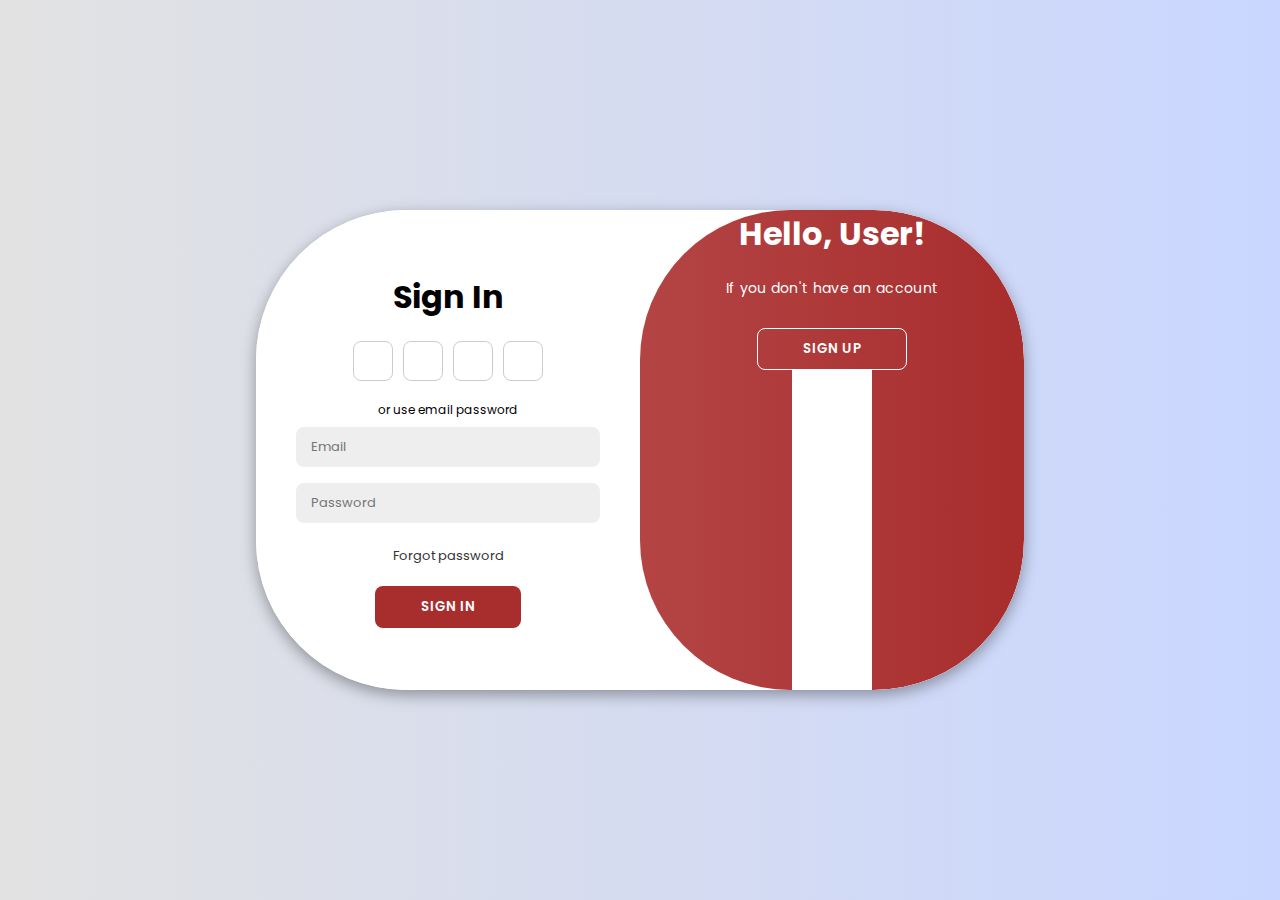
==== index.html @ 14519b2d "index.html" ====
<!DOCTYPE html>
<html lang="en">
  <head>
    <meta charset="UTF-8" />
    <meta name="viewport" content="width=device-width, initial-scale=1.0" />
    <link rel="stylesheet" href="style.css" />
    <link
      rel="stylesheet"
      href="https://cdnjs.cloudflare.com/ajax/libs/font-awesome/6.5.2/css/all.min.css"
      integrity="sha512-SnH5WK+bZxgPHs44uWIX+LLJAJ9/2PkPKZ5QiAj6Ta86w+fsb2TkcmfRyVX3pBnMFcV7oQPJkl9QevSCWr3W6A=="
      crossorigin="anonymous"
      referrerpolicy="no-referrer"
    />
    <link rel="preconnect" href="https://fonts.googleapis.com" />
    <link rel="preconnect" href="https://fonts.gstatic.com" crossorigin />
    <link
      href="https://fonts.googleapis.com/css2?family=Poppins:ital,wght@0,100;0,200;0,300;0,400;0,500;0,600;0,700;0,800;0,900;1,100;1,200;1,300;1,400;1,500;1,600;1,700;1,800;1,900&display=swap"
      rel="stylesheet"
    />
    <title>Login Page</title>
  </head>
  <body>
    <div class="container" id="container">
      <div class="sign-up">
        <form>
          <h1>Create Account</h1>
          <div class="icons">
            <a href="#" class="icon"><i class="fa-brands fa-facebook"></i></a>
            <a href="#" class="icon"><i class="fa-brands fa-instagram"></i></a>
            <a href="#" class="icon"><i class="fa-brands fa-google"></i></a>
            <a href="#" class="icon"><i class="fa-brands fa-github"></i></a>
          </div>
          <span>or use email for registeration</span>
          <input type="text" placeholder="Name" />
          <input type="text" placeholder="Email" />
          <input type="password" placeholder="Password" />
          <button>Sign Up</button>
        </form>
      </div>
      <div class="sign-in">
        <form>
          <h1>Sign In</h1>
          <div class="icons">
            <a href="#" class="icon"><i class="fa-brands fa-facebook"></i></a>
            <a href="#" class="icon"><i class="fa-brands fa-instagram"></i></a>
            <a href="#" class="icon"><i class="fa-brands fa-google"></i></a>
            <a href="#" class="icon"><i class="fa-brands fa-github"></i></a>
          </div>
          <span>or use email password</span>
          <input type="text" placeholder="Email" />
          <input type="password" placeholder="Password" />
          <a href="#">Forgot password</a>
          <button>Sign In</button>
        </form>
      </div>
      <div class="toogle-container">
        <div class="toogle">
          <div class="toogle-panel toogle-left">
            <h1>Welcome User!</h1>
            <p>If you already have an account</p>
            <button class="hidden" id="login">Sign In</button>
          </div>
          <div class="toogle-panel toogle-right">
            <h1>Hello, User!</h1>
            <p>If you don't have an account</p>
            <button class="hidden" id="register">Sign Up</button>
            <form action="welcome.html" method="post">
            </form>
          </div>
        </div>
      </div>
    </div>
    <script src="script.js"></script>
  </body>
</html>
---- style.css ----
* {
  margin: 0;
  padding: 0;
  box-sizing: border-box;
  font-family: "Poppins", sans-serif;
}

body {
  background-color: #c9d6ff;
  background: linear-gradient(to right, #e2e2e2, #c9d6ff);
  display: flex;
  align-items: center;
  justify-content: center;
  flex-direction: column;
  height: 100vh;
}

.container {
  background-color: #fff;
  border-radius: 150px;
  box-shadow: 0 5px 15px rgba(0, 0, 0, 0.35);
  position: relative;
  overflow: hidden;
  width: 768px;
  max-width: 100%;
  min-height: 480px;
}

.container p {
  font-size: 14px;
  line-height: 20px;
  letter-spacing: 0.3px;
  margin: 20px 0;
}


.container span {
  font-size: 12px;
}

.container a {
  color: #333;
  font-size: 13px;
  text-decoration: none;
  margin: 15px 0 10px;
}
.container button {
  background-color: #a82d2d;
  color: #fff;
  padding: 10px 45px;
  border: 1px solid transparent;
  border-radius: 8px;
  font-weight: 600;
  letter-spacing: 0.5px;
  text-transform: uppercase;
  margin-top: 10px;
  cursor: pointer;
}

.container button.hidden {
  background-color: transparent;
  border-color: #fff;
}

.container form {
  background-color: #fff;
  display: flex;
  align-items: center;
  justify-content: center;
  flex-direction: column;
  padding: 0 40px;
  height: 100%;
}

.container input {
  background-color: #eee;
  border: none;
  margin: 8px 0;
  padding: 10px 15px;
  font-size: 13px;
  border-radius: 8px;
  width: 100%;
  outline: none;
}

.sign-up, .sign-in {
  position: absolute;
  top: 0;
  height: 100%;
  transition: all 0.6s ease-in-out;
}

.sign-in {
  left: 0;
  width: 50%;
  z-index: 2;
}

.container.active .sign-in {
  transform: translateX(100%);
}

.sign-up {
  left: 0;
  width: 50%;
  z-index: 1;
  opacity: 0;
}

.container.active .sign-up {
  transform: translateX(100%);
  opacity: 1;
  z-index: 5;
  animation: move 0.6s;
}

@keyframes move {
  0%, 49.99%{
    opacity: 0;
    z-index: 1;
  }
   50%, 100%{
    opacity: 1;
    z-index: 5;
  }
}

.icons {
  margin: 20px 0;
}

.icons a {
  border: 1px solid #ccc;
  border-radius: 20%;
  display: inline-flex;
  justify-content: center;
  align-items: center;
  margin: 0 3px;
  width: 40px;
  height: 40px;
}

.toogle-container {
  position: absolute;
  top: 0;
  left: 50%;
  width: 50%;
  height: 100%;
  overflow: hidden;
  border-radius: 150px;
  z-index: 1000;
  transition: all 0.6s ease-in-out;
}

.container.active .toogle-container {
  transform: translateX(-100%);
  border-radius: 150px;
}

.toogle {
  background-color: #a82d2d;
  height: 100%;
  background: linear-gradient(to right, #c05c5c, #a82d2d);
  color: #fff;
  position: relative;
  left: -100%;
  width: 200%;
  transform: translateX(0);
  transition: all 0.6s ease-in-out;
}

.container.active .toogle {
  transform: translateX(50%);
}

.toogle-panel {
  position: absolute;
  width: 50%;
  height: 100%;
  display: flex;
  justify-content: center;
  align-items: center;
  flex-direction: column;
  padding: 0 30px;
  text-align: center;
  top: 0;
  transform: translateX(0);
  transition: all 0.6s ease-in-out;
}

.toogle-left {
  transform: translateX(-200%);
}

.container.active .toogle-left {
  transform: translateX(0);
}

.toogle-right {
  right: 0;
  transform: translateX(0);
}

.container.active .toogle-right {
  transform: translateX(200%);
}
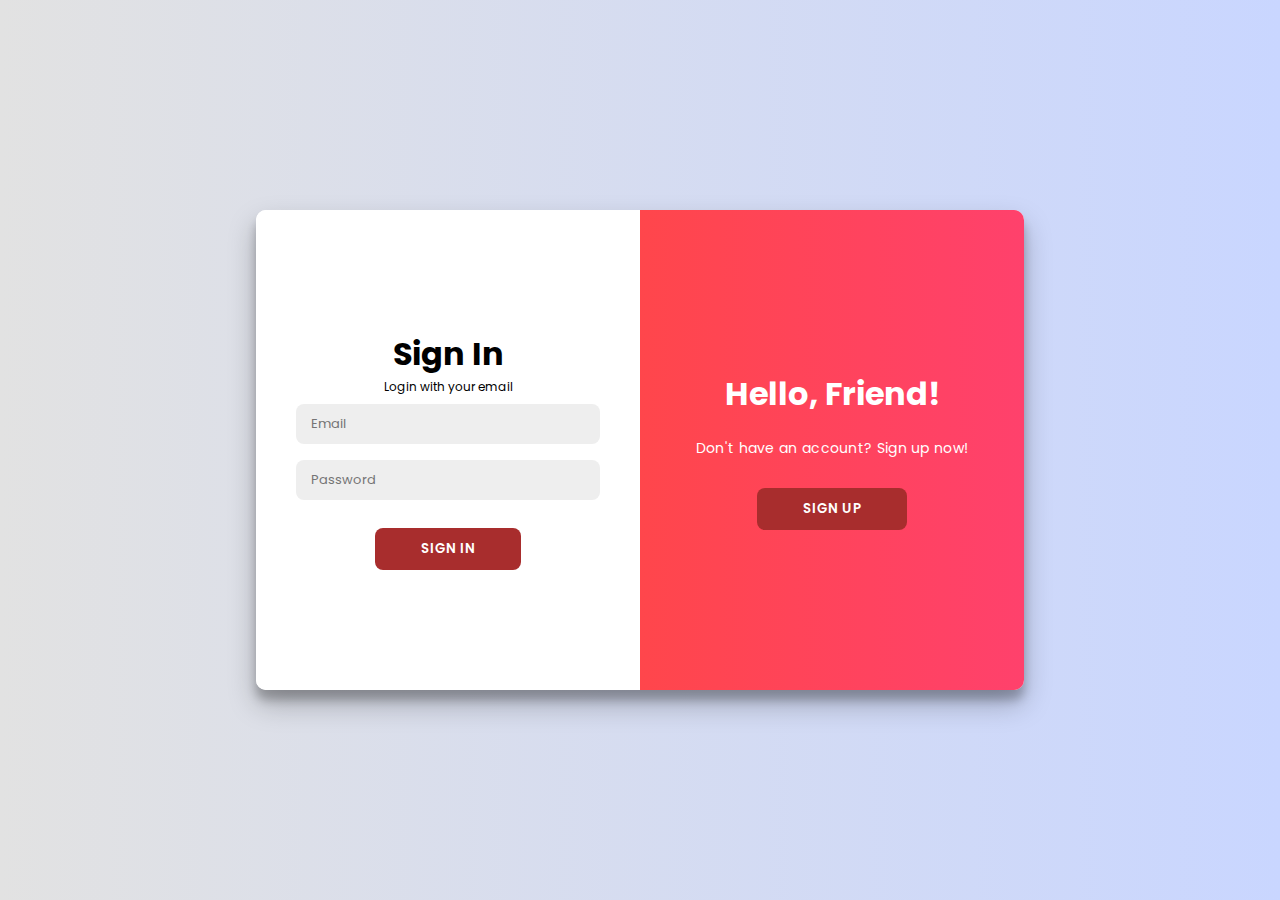
==== commit fd5afc95: "index.html" ====
--- a/index.html
+++ b/index.html
@@ -5,71 +5,241 @@
     <meta name="viewport" content="width=device-width, initial-scale=1.0" />
     <link rel="stylesheet" href="style.css" />
     <link
-      rel="stylesheet"
-      href="https://cdnjs.cloudflare.com/ajax/libs/font-awesome/6.5.2/css/all.min.css"
-      integrity="sha512-SnH5WK+bZxgPHs44uWIX+LLJAJ9/2PkPKZ5QiAj6Ta86w+fsb2TkcmfRyVX3pBnMFcV7oQPJkl9QevSCWr3W6A=="
-      crossorigin="anonymous"
-      referrerpolicy="no-referrer"
-    />
-    <link rel="preconnect" href="https://fonts.googleapis.com" />
-    <link rel="preconnect" href="https://fonts.gstatic.com" crossorigin />
-    <link
-      href="https://fonts.googleapis.com/css2?family=Poppins:ital,wght@0,100;0,200;0,300;0,400;0,500;0,600;0,700;0,800;0,900;1,100;1,200;1,300;1,400;1,500;1,600;1,700;1,800;1,900&display=swap"
+      href="https://fonts.googleapis.com/css2?family=Poppins:wght@400;600;700&display=swap"
       rel="stylesheet"
     />
-    <title>Login Page</title>
+    <title>Login/Signup Page</title>
   </head>
   <body>
     <div class="container" id="container">
-      <div class="sign-up">
-        <form>
+      <div class="form-container sign-up-container">
+        <form id="signupForm">
           <h1>Create Account</h1>
-          <div class="icons">
-            <a href="#" class="icon"><i class="fa-brands fa-facebook"></i></a>
-            <a href="#" class="icon"><i class="fa-brands fa-instagram"></i></a>
-            <a href="#" class="icon"><i class="fa-brands fa-google"></i></a>
-            <a href="#" class="icon"><i class="fa-brands fa-github"></i></a>
-          </div>
-          <span>or use email for registeration</span>
-          <input type="text" placeholder="Name" />
-          <input type="text" placeholder="Email" />
-          <input type="password" placeholder="Password" />
-          <button>Sign Up</button>
+          <span>Register with your email</span>
+          <input type="text" id="signupName" placeholder="Name" required />
+          <input type="email" id="signupEmail" placeholder="Email" required />
+          <input
+            type="password"
+            id="signupPassword"
+            placeholder="Password"
+            minlength="8"
+            required
+          />
+          <input
+            type="password"
+            id="confirmPassword"
+            placeholder="Confirm Password"
+            required
+          />
+          <div id="signupError" class="error"></div>
+          <button type="submit">Sign Up</button>
         </form>
       </div>
-      <div class="sign-in">
-        <form>
+      <div class="form-container sign-in-container">
+        <form id="loginForm">
           <h1>Sign In</h1>
-          <div class="icons">
-            <a href="#" class="icon"><i class="fa-brands fa-facebook"></i></a>
-            <a href="#" class="icon"><i class="fa-brands fa-instagram"></i></a>
-            <a href="#" class="icon"><i class="fa-brands fa-google"></i></a>
-            <a href="#" class="icon"><i class="fa-brands fa-github"></i></a>
-          </div>
-          <span>or use email password</span>
-          <input type="text" placeholder="Email" />
-          <input type="password" placeholder="Password" />
-          <a href="#">Forgot password</a>
-          <button>Sign In</button>
+          <span>Login with your email</span>
+          <input type="email" id="loginEmail" placeholder="Email" required />
+          <input
+            type="password"
+            id="loginPassword"
+            placeholder="Password"
+            required
+          />
+          <div id="loginError" class="error"></div>
+          <button type="submit">Sign In</button>
         </form>
       </div>
-      <div class="toogle-container">
-        <div class="toogle">
-          <div class="toogle-panel toogle-left">
-            <h1>Welcome User!</h1>
-            <p>If you already have an account</p>
-            <button class="hidden" id="login">Sign In</button>
+      <div class="overlay-container">
+        <div class="overlay">
+          <div class="overlay-panel overlay-left">
+            <h1>Welcome Back!</h1>
+            <p>Already have an account? Sign in here!</p>
+            <button class="ghost" id="showLogin">Sign In</button>
           </div>
-          <div class="toogle-panel toogle-right">
-            <h1>Hello, User!</h1>
-            <p>If you don't have an account</p>
-            <button class="hidden" id="register">Sign Up</button>
-            <form action="welcome.html" method="post">
-            </form>
+          <div class="overlay-panel overlay-right">
+            <h1>Hello, Friend!</h1>
+            <p>Don't have an account? Sign up now!</p>
+            <button class="ghost" id="showSignup">Sign Up</button>
           </div>
         </div>
       </div>
     </div>
-    <script src="script.js"></script>
+
+    <style>
+      body {
+        font-family: "Poppins", sans-serif;
+        background-color: #f6f5f7;
+        display: flex;
+        justify-content: center;
+        align-items: center;
+        height: 100vh;
+        margin: 0;
+      }
+
+      .container {
+        background: #fff;
+        border-radius: 10px;
+        box-shadow: 0 14px 28px rgba(0, 0, 0, 0.25),
+          0 10px 10px rgba(0, 0, 0, 0.22);
+        position: relative;
+        overflow: hidden;
+        width: 768px;
+        max-width: 100%;
+        min-height: 480px;
+      }
+
+      .form-container {
+        position: absolute;
+        top: 0;
+        height: 100%;
+        transition: all 0.6s ease-in-out;
+      }
+
+      .sign-up-container {
+        left: 0;
+        width: 50%;
+        opacity: 0;
+        z-index: 1;
+      }
+
+      .sign-in-container {
+        left: 0;
+        width: 50%;
+        z-index: 2;
+      }
+
+      .container.right-panel-active .sign-up-container {
+        transform: translateX(100%);
+        opacity: 1;
+        z-index: 5;
+      }
+
+      .container.right-panel-active .sign-in-container {
+        transform: translateX(100%);
+        opacity: 0;
+        z-index: 1;
+      }
+
+      .overlay-container {
+        position: absolute;
+        top: 0;
+        left: 50%;
+        width: 50%;
+        height: 100%;
+        overflow: hidden;
+        transition: transform 0.6s ease-in-out;
+        z-index: 100;
+      }
+
+      .overlay {
+        background: #ff416c;
+        background: linear-gradient(to right, #ff4b2b, #ff416c);
+        color: #fff;
+        position: relative;
+        left: -100%;
+        height: 100%;
+        width: 200%;
+        transform: translateX(0);
+        transition: transform 0.6s ease-in-out;
+      }
+
+      .overlay-panel {
+        position: absolute;
+        display: flex;
+        flex-direction: column;
+        justify-content: center;
+        align-items: center;
+        text-align: center;
+        padding: 0 40px;
+        height: 100%;
+        width: 50%;
+      }
+
+      .overlay-left {
+        transform: translateX(-20%);
+      }
+
+      .container.right-panel-active .overlay-container {
+        transform: translateX(-100%);
+      }
+
+      .container.right-panel-active .overlay {
+        transform: translateX(50%);
+      }
+
+      .overlay-right {
+        right: 0;
+        transform: translateX(0);
+      }
+
+      .ghost {
+        background-color: transparent;
+        border-color: #fff;
+        color: #fff;
+      }
+
+      .error {
+        color: red;
+        margin-top: 10px;
+      }
+    </style>
+
+    <script>
+      const signupForm = document.getElementById("signupForm");
+      const loginForm = document.getElementById("loginForm");
+      const container = document.getElementById("container");
+      const signupError = document.getElementById("signupError");
+      const loginError = document.getElementById("loginError");
+
+      const users = JSON.parse(localStorage.getItem("users")) || {};
+
+      signupForm.addEventListener("submit", function (e) {
+        e.preventDefault();
+        const name = document.getElementById("signupName").value;
+        const email = document.getElementById("signupEmail").value;
+        const password = document.getElementById("signupPassword").value;
+        const confirmPassword = document.getElementById("confirmPassword").value;
+
+        if (password !== confirmPassword) {
+          signupError.textContent = "Passwords do not match.";
+          return;
+        }
+
+        if (users[email]) {
+          signupError.textContent = "Email is already registered.";
+          return;
+        }
+
+        users[email] = { name, password };
+        localStorage.setItem("users", JSON.stringify(users));
+        signupError.textContent = "";
+        alert("Signup successful!");
+        container.classList.remove("right-panel-active");
+      });
+
+      loginForm.addEventListener("submit", function (e) {
+        e.preventDefault();
+        const email = document.getElementById("loginEmail").value;
+        const password = document.getElementById("loginPassword").value;
+
+        if (!users[email] || users[email].password !== password) {
+          loginError.textContent = "Invalid email or password.";
+          return;
+        }
+
+        loginError.textContent = "";
+        alert("Login successful!");
+        window.location.href = "welcome.html";
+      });
+
+      document.getElementById("showSignup").addEventListener("click", function () {
+        container.classList.add("right-panel-active");
+      });
+
+      document.getElementById("showLogin").addEventListener("click", function () {
+        container.classList.remove("right-panel-active");
+      });
+    </script>
   </body>
 </html>
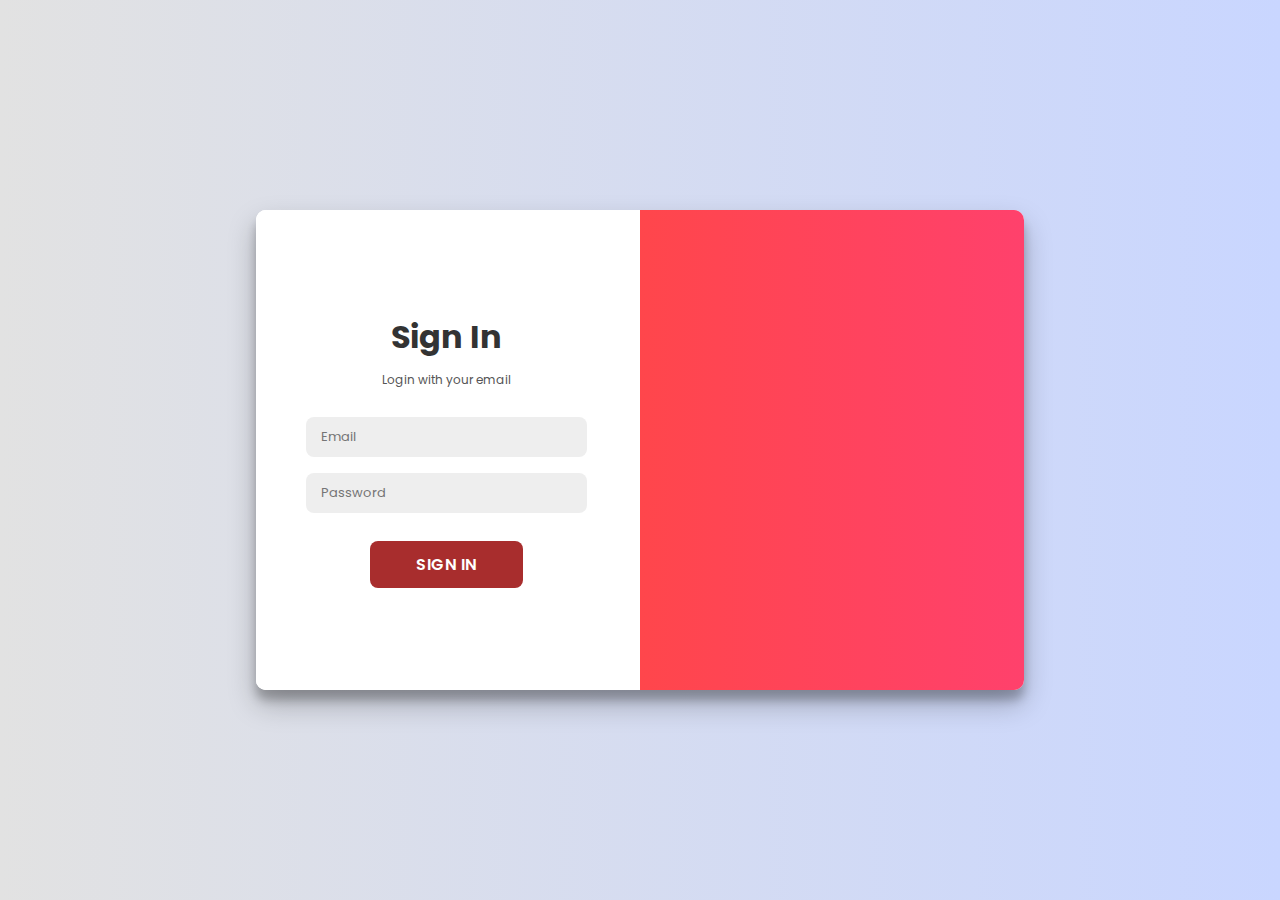
==== commit 43a406d1: "index.html" ====
--- a/index.html
+++ b/index.html
@@ -96,29 +96,55 @@
         transition: all 0.6s ease-in-out;
       }
 
-      .sign-up-container {
-        left: 0;
-        width: 50%;
-        opacity: 0;
-        z-index: 1;
-      }
-
-      .sign-in-container {
-        left: 0;
-        width: 50%;
-        z-index: 2;
-      }
-
-      .container.right-panel-active .sign-up-container {
-        transform: translateX(100%);
-        opacity: 1;
-        z-index: 5;
-      }
-
-      .container.right-panel-active .sign-in-container {
-        transform: translateX(100%);
-        opacity: 0;
-        z-index: 1;
+      .form-container form {
+        background: #ffffff;
+        display: flex;
+        flex-direction: column;
+        align-items: center;
+        justify-content: center;
+        padding: 0 50px;
+        height: 100%;
+        text-align: center;
+      }
+
+      form h1 {
+        font-weight: 700;
+        margin-bottom: 10px;
+        color: #333;
+      }
+
+      form span {
+        font-size: 14px;
+        color: #555;
+        margin-bottom: 20px;
+      }
+
+      form input {
+        background: #f2f2f2;
+        border: none;
+        padding: 12px;
+        margin: 10px 0;
+        width: 100%;
+        border-radius: 5px;
+        font-size: 16px;
+      }
+
+      form button {
+        border-radius: 20px;
+        border: 1px solid #ff416c;
+        background-color: #ff416c;
+        color: #ffffff;
+        font-size: 16px;
+        font-weight: bold;
+        padding: 12px 45px;
+        letter-spacing: 1px;
+        text-transform: uppercase;
+        transition: transform 0.2s;
+        cursor: pointer;
+      }
+
+      form button:hover {
+        transform: scale(1.05);
       }
 
       .overlay-container {
@@ -133,7 +159,6 @@
       }
 
       .overlay {
-        background: #ff416c;
         background: linear-gradient(to right, #ff4b2b, #ff416c);
         color: #fff;
         position: relative;
@@ -156,21 +181,34 @@
         width: 50%;
       }
 
-      .overlay-left {
-        transform: translateX(-20%);
-      }
-
-      .container.right-panel-active .overlay-container {
-        transform: translateX(-100%);
-      }
-
-      .container.right-panel-active .overlay {
-        transform: translateX(50%);
-      }
-
-      .overlay-right {
-        right: 0;
-        transform: translateX(0);
+      .overlay-panel h1 {
+        font-size: 24px;
+        font-weight: bold;
+        margin-bottom: 10px;
+      }
+
+      .overlay-panel p {
+        font-size: 16px;
+        font-weight: 300;
+        margin-bottom: 20px;
+      }
+
+      .overlay-panel button {
+        border-radius: 20px;
+        border: 1px solid #ffffff;
+        background: transparent;
+        color: #ffffff;
+        font-size: 14px;
+        font-weight: bold;
+        padding: 12px 45px;
+        letter-spacing: 1px;
+        text-transform: uppercase;
+        transition: background-color 0.2s;
+        cursor: pointer;
+      }
+
+      .overlay-panel button:hover {
+        background-color: rgba(255, 255, 255, 0.2);
       }
 
       .ghost {
@@ -241,5 +279,4 @@
         container.classList.remove("right-panel-active");
       });
     </script>
-  </body>
-</html>
+  </body
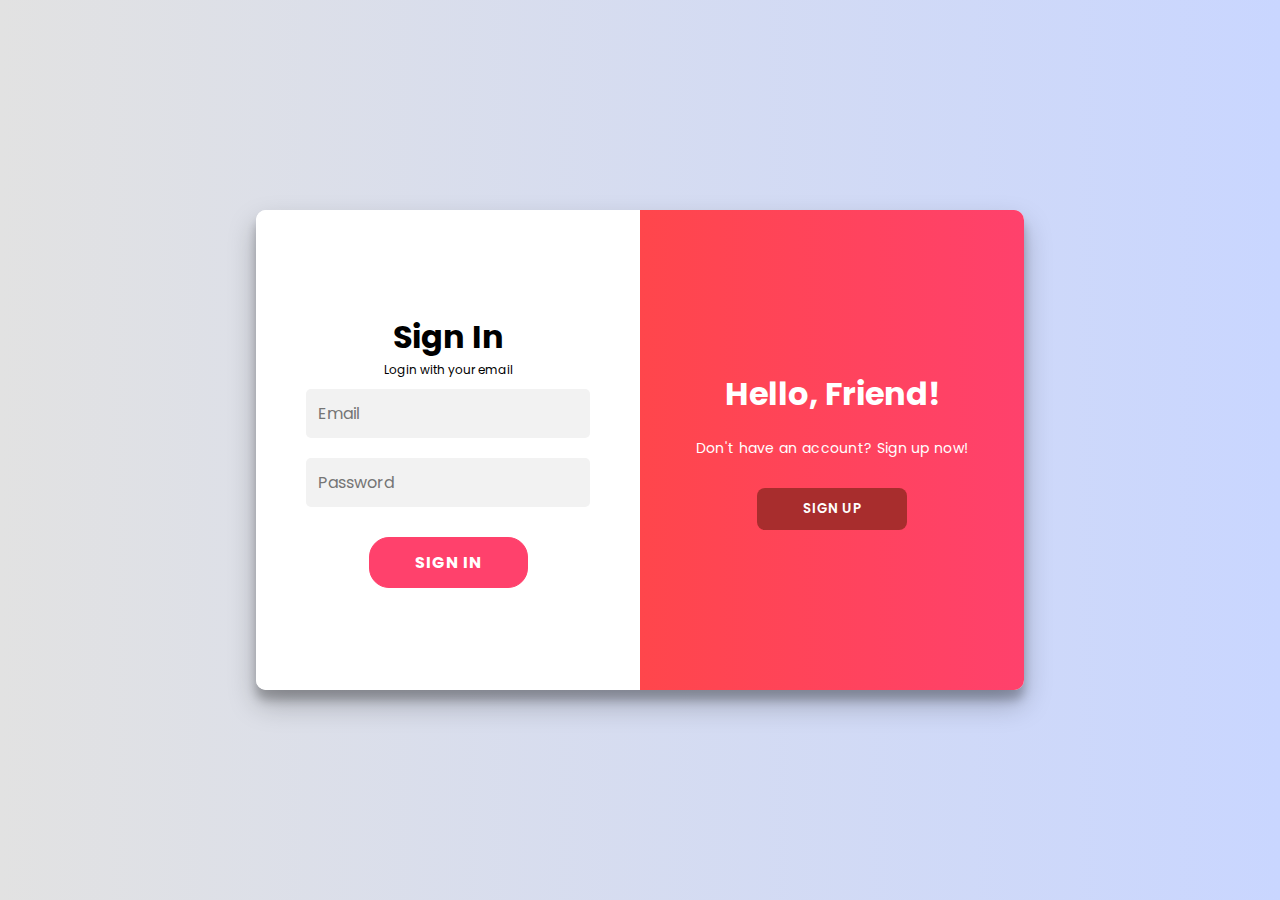
==== commit 7c071c87: "Update index.html" ====
--- a/index.html
+++ b/index.html
@@ -67,6 +67,7 @@
     </div>
 
     <style>
+      /* Original animations and design restored */
       body {
         font-family: "Poppins", sans-serif;
         background-color: #f6f5f7;
@@ -96,6 +97,19 @@
         transition: all 0.6s ease-in-out;
       }
 
+      .form-container.sign-in-container {
+        left: 0;
+        width: 50%;
+        z-index: 2;
+      }
+
+      .form-container.sign-up-container {
+        left: 0;
+        width: 50%;
+        opacity: 0;
+        z-index: 1;
+      }
+
       .form-container form {
         background: #ffffff;
         display: flex;
@@ -107,19 +121,7 @@
         text-align: center;
       }
 
-      form h1 {
-        font-weight: 700;
-        margin-bottom: 10px;
-        color: #333;
-      }
-
-      form span {
-        font-size: 14px;
-        color: #555;
-        margin-bottom: 20px;
-      }
-
-      form input {
+      .form-container form input {
         background: #f2f2f2;
         border: none;
         padding: 12px;
@@ -129,7 +131,7 @@
         font-size: 16px;
       }
 
-      form button {
+      .form-container form button {
         border-radius: 20px;
         border: 1px solid #ff416c;
         background-color: #ff416c;
@@ -143,7 +145,7 @@
         cursor: pointer;
       }
 
-      form button:hover {
+      .form-container form button:hover {
         transform: scale(1.05);
       }
 
@@ -158,9 +160,9 @@
         z-index: 100;
       }
 
-      .overlay {
+      .overlay-container .overlay {
         background: linear-gradient(to right, #ff4b2b, #ff416c);
-        color: #fff;
+        color: #ffffff;
         position: relative;
         left: -100%;
         height: 100%;
@@ -181,34 +183,13 @@
         width: 50%;
       }
 
-      .overlay-panel h1 {
-        font-size: 24px;
-        font-weight: bold;
-        margin-bottom: 10px;
-      }
-
-      .overlay-panel p {
-        font-size: 16px;
-        font-weight: 300;
-        margin-bottom: 20px;
-      }
-
-      .overlay-panel button {
-        border-radius: 20px;
-        border: 1px solid #ffffff;
-        background: transparent;
-        color: #ffffff;
-        font-size: 14px;
-        font-weight: bold;
-        padding: 12px 45px;
-        letter-spacing: 1px;
-        text-transform: uppercase;
-        transition: background-color 0.2s;
-        cursor: pointer;
-      }
-
-      .overlay-panel button:hover {
-        background-color: rgba(255, 255, 255, 0.2);
+      .overlay-panel.overlay-right {
+        right: 0;
+        transform: translateX(0);
+      }
+
+      .overlay-panel.overlay-left {
+        transform: translateX(-20%);
       }
 
       .ghost {
@@ -221,18 +202,30 @@
         color: red;
         margin-top: 10px;
       }
+
+      .container.right-panel-active .sign-up-container {
+        transform: translateX(100%);
+        opacity: 1;
+        z-index: 5;
+      }
+
+      .container.right-panel-active .overlay-container {
+        transform: translateX(-100%);
+      }
+
+      .container.right-panel-active .sign-in-container {
+        transform: translateX(100%);
+        opacity: 0;
+      }
     </style>
 
     <script>
       const signupForm = document.getElementById("signupForm");
       const loginForm = document.getElementById("loginForm");
       const container = document.getElementById("container");
-      const signupError = document.getElementById("signupError");
-      const loginError = document.getElementById("loginError");
-
-      const users = JSON.parse(localStorage.getItem("users")) || {};
-
-      signupForm.addEventListener("submit", function (e) {
+
+      // Handle Signup
+      signupForm.addEventListener("submit", async function (e) {
         e.preventDefault();
         const name = document.getElementById("signupName").value;
         const email = document.getElementById("signupEmail").value;
@@ -240,35 +233,52 @@
         const confirmPassword = document.getElementById("confirmPassword").value;
 
         if (password !== confirmPassword) {
-          signupError.textContent = "Passwords do not match.";
+          alert("Passwords do not match.");
           return;
         }
 
-        if (users[email]) {
-          signupError.textContent = "Email is already registered.";
-          return;
+        try {
+          const response = await fetch("/signup", {
+            method: "POST",
+            headers: { "Content-Type": "application/json" },
+            body: JSON.stringify({ name, email, password }),
+          });
+
+          const result = await response.json();
+          if (result.error) {
+            alert(result.error);
+          } else {
+            alert("Signup successful!");
+            container.classList.remove("right-panel-active");
+          }
+        } catch (err) {
+          alert("Error occurred. Try again later.");
         }
-
-        users[email] = { name, password };
-        localStorage.setItem("users", JSON.stringify(users));
-        signupError.textContent = "";
-        alert("Signup successful!");
-        container.classList.remove("right-panel-active");
-      });
-
-      loginForm.addEventListener("submit", function (e) {
+      });
+
+      // Handle Login
+      loginForm.addEventListener("submit", async function (e) {
         e.preventDefault();
         const email = document.getElementById("loginEmail").value;
         const password = document.getElementById("loginPassword").value;
 
-        if (!users[email] || users[email].password !== password) {
-          loginError.textContent = "Invalid email or password.";
-          return;
+        try {
+          const response = await fetch("/login", {
+            method: "POST",
+            headers: { "Content-Type": "application/json" },
+            body: JSON.stringify({ email, password }),
+          });
+
+          const result = await response.json();
+          if (result.error) {
+            alert(result.error);
+          } else {
+            alert("Login successful!");
+            window.location.href = "welcome.html";
+          }
+        } catch (err) {
+          alert("Error occurred. Try again later.");
         }
-
-        loginError.textContent = "";
-        alert("Login successful!");
-        window.location.href = "welcome.html";
       });
 
       document.getElementById("showSignup").addEventListener("click", function () {
@@ -279,4 +289,5 @@
         container.classList.remove("right-panel-active");
       });
     </script>
-  </body
+  </body>
+</html>
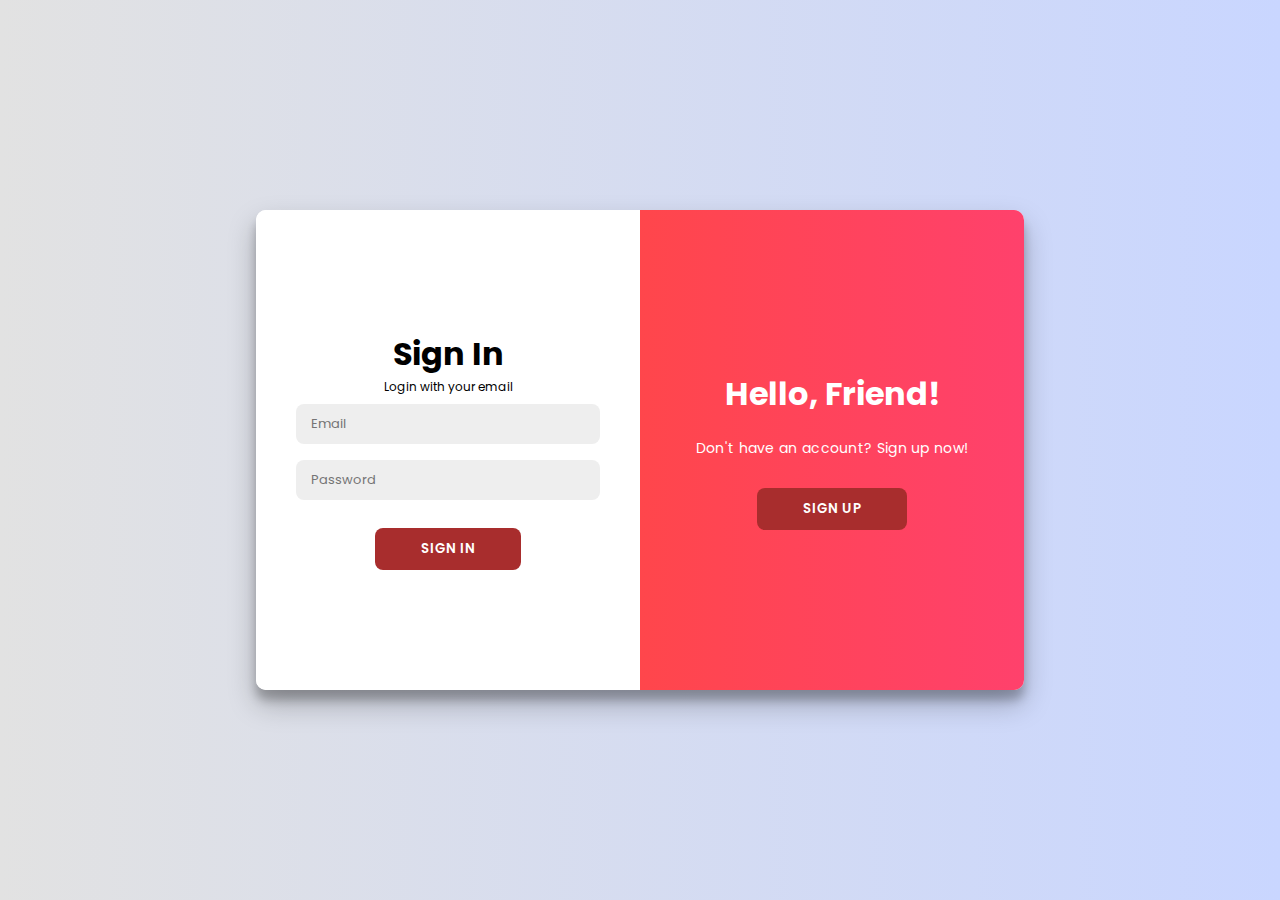
==== commit 703413ce: "Update index.html" ====
--- a/index.html
+++ b/index.html
@@ -54,7 +54,7 @@
         <div class="overlay">
           <div class="overlay-panel overlay-left">
             <h1>Welcome Back!</h1>
-            <p>Already have an account? Sign in here!</p>
+            <p>Have an account? Sign in here!</p>
             <button class="ghost" id="showLogin">Sign In</button>
           </div>
           <div class="overlay-panel overlay-right">
@@ -67,7 +67,6 @@
     </div>
 
     <style>
-      /* Original animations and design restored */
       body {
         font-family: "Poppins", sans-serif;
         background-color: #f6f5f7;
@@ -97,56 +96,29 @@
         transition: all 0.6s ease-in-out;
       }
 
-      .form-container.sign-in-container {
-        left: 0;
-        width: 50%;
-        z-index: 2;
-      }
-
-      .form-container.sign-up-container {
+      .sign-up-container {
         left: 0;
         width: 50%;
         opacity: 0;
         z-index: 1;
       }
 
-      .form-container form {
-        background: #ffffff;
-        display: flex;
-        flex-direction: column;
-        align-items: center;
-        justify-content: center;
-        padding: 0 50px;
-        height: 100%;
-        text-align: center;
-      }
-
-      .form-container form input {
-        background: #f2f2f2;
-        border: none;
-        padding: 12px;
-        margin: 10px 0;
-        width: 100%;
-        border-radius: 5px;
-        font-size: 16px;
-      }
-
-      .form-container form button {
-        border-radius: 20px;
-        border: 1px solid #ff416c;
-        background-color: #ff416c;
-        color: #ffffff;
-        font-size: 16px;
-        font-weight: bold;
-        padding: 12px 45px;
-        letter-spacing: 1px;
-        text-transform: uppercase;
-        transition: transform 0.2s;
-        cursor: pointer;
-      }
-
-      .form-container form button:hover {
-        transform: scale(1.05);
+      .sign-in-container {
+        left: 0;
+        width: 50%;
+        z-index: 2;
+      }
+
+      .container.right-panel-active .sign-up-container {
+        transform: translateX(100%);
+        opacity: 1;
+        z-index: 5;
+      }
+
+      .container.right-panel-active .sign-in-container {
+        transform: translateX(100%);
+        opacity: 0;
+        z-index: 1;
       }
 
       .overlay-container {
@@ -160,9 +132,10 @@
         z-index: 100;
       }
 
-      .overlay-container .overlay {
+      .overlay {
+        background: #ff416c;
         background: linear-gradient(to right, #ff4b2b, #ff416c);
-        color: #ffffff;
+        color: #fff;
         position: relative;
         left: -100%;
         height: 100%;
@@ -183,13 +156,21 @@
         width: 50%;
       }
 
-      .overlay-panel.overlay-right {
+      .overlay-left {
+        transform: translateX(-20%);
+      }
+
+      .container.right-panel-active .overlay-container {
+        transform: translateX(-100%);
+      }
+
+      .container.right-panel-active .overlay {
+        transform: translateX(50%);
+      }
+
+      .overlay-right {
         right: 0;
         transform: translateX(0);
-      }
-
-      .overlay-panel.overlay-left {
-        transform: translateX(-20%);
       }
 
       .ghost {
@@ -202,30 +183,18 @@
         color: red;
         margin-top: 10px;
       }
-
-      .container.right-panel-active .sign-up-container {
-        transform: translateX(100%);
-        opacity: 1;
-        z-index: 5;
-      }
-
-      .container.right-panel-active .overlay-container {
-        transform: translateX(-100%);
-      }
-
-      .container.right-panel-active .sign-in-container {
-        transform: translateX(100%);
-        opacity: 0;
-      }
     </style>
 
     <script>
       const signupForm = document.getElementById("signupForm");
       const loginForm = document.getElementById("loginForm");
       const container = document.getElementById("container");
-
-      // Handle Signup
-      signupForm.addEventListener("submit", async function (e) {
+      const signupError = document.getElementById("signupError");
+      const loginError = document.getElementById("loginError");
+
+      const users = JSON.parse(localStorage.getItem("users")) || {};
+
+      signupForm.addEventListener("submit", function (e) {
         e.preventDefault();
         const name = document.getElementById("signupName").value;
         const email = document.getElementById("signupEmail").value;
@@ -233,52 +202,35 @@
         const confirmPassword = document.getElementById("confirmPassword").value;
 
         if (password !== confirmPassword) {
-          alert("Passwords do not match.");
+          signupError.textContent = "Passwords do not match.";
           return;
         }
 
-        try {
-          const response = await fetch("/signup", {
-            method: "POST",
-            headers: { "Content-Type": "application/json" },
-            body: JSON.stringify({ name, email, password }),
-          });
-
-          const result = await response.json();
-          if (result.error) {
-            alert(result.error);
-          } else {
-            alert("Signup successful!");
-            container.classList.remove("right-panel-active");
-          }
-        } catch (err) {
-          alert("Error occurred. Try again later.");
+        if (users[email]) {
+          signupError.textContent = "Email is already registered.";
+          return;
         }
-      });
-
-      // Handle Login
-      loginForm.addEventListener("submit", async function (e) {
+
+        users[email] = { name, password };
+        localStorage.setItem("users", JSON.stringify(users));
+        signupError.textContent = "";
+        alert("Signup successful!");
+        container.classList.remove("right-panel-active");
+      });
+
+      loginForm.addEventListener("submit", function (e) {
         e.preventDefault();
         const email = document.getElementById("loginEmail").value;
         const password = document.getElementById("loginPassword").value;
 
-        try {
-          const response = await fetch("/login", {
-            method: "POST",
-            headers: { "Content-Type": "application/json" },
-            body: JSON.stringify({ email, password }),
-          });
-
-          const result = await response.json();
-          if (result.error) {
-            alert(result.error);
-          } else {
-            alert("Login successful!");
-            window.location.href = "welcome.html";
-          }
-        } catch (err) {
-          alert("Error occurred. Try again later.");
+        if (!users[email] || users[email].password !== password) {
+          loginError.textContent = "Invalid email or password.";
+          return;
         }
+
+        loginError.textContent = "";
+        alert("Login successful!");
+        window.location.href = "welcome.html";
       });
 
       document.getElementById("showSignup").addEventListener("click", function () {
